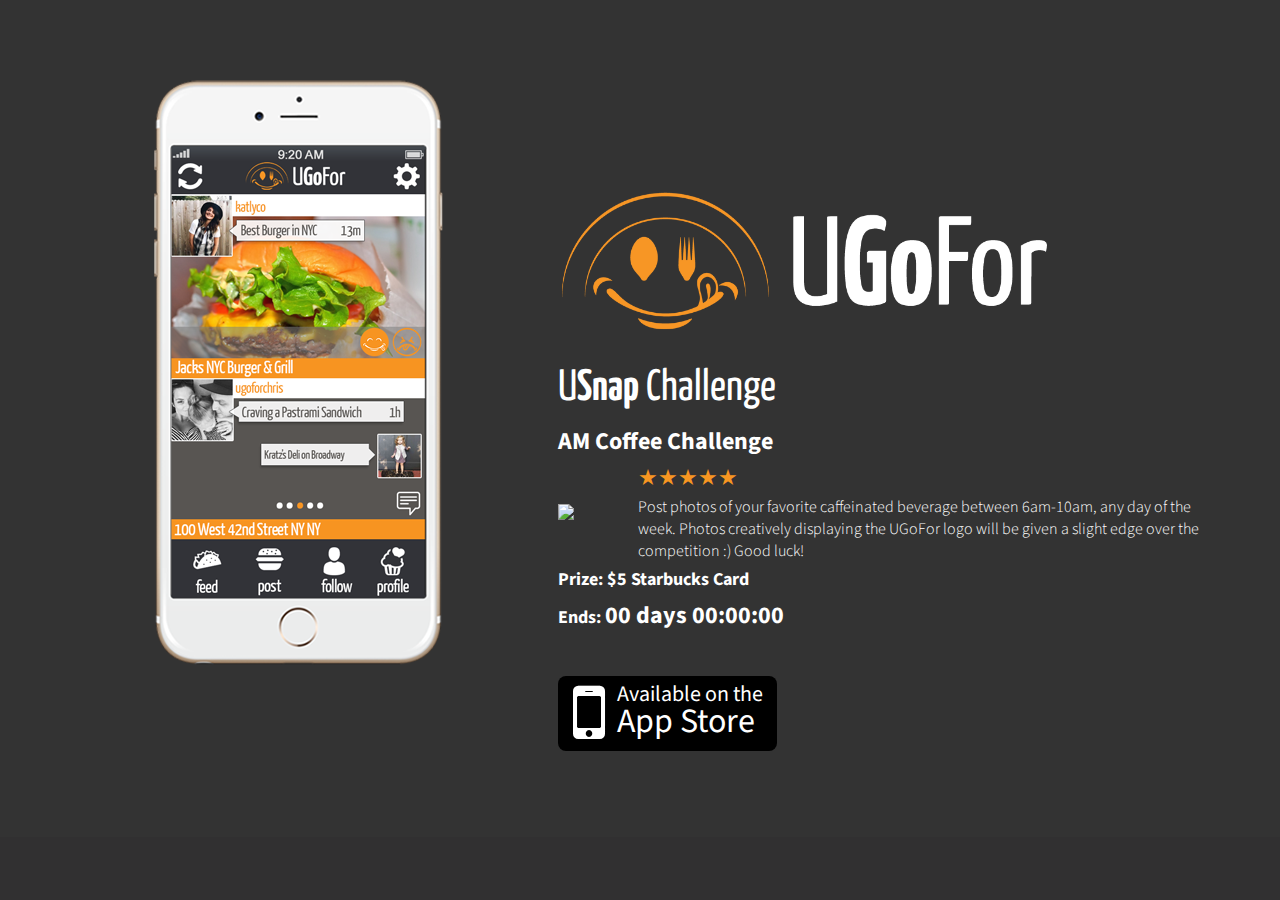
==== index.html @ 1e0810ff "Coffee challenge" ====
﻿<!DOCTYPE html>
<html lang="en">

    <head>

        <meta charset="utf-8">
        <meta http-equiv="X-UA-Compatible" content="IE=edge">
        <meta name="viewport" content="width=device-width, initial-scale=1">
        <title>UGoFor - What could UGoFor?</title>
		<meta name="description" content="UGoFor is a simple social media app focused on the foods you love and crave. ">
		<meta name="keywords" content="food, post, share, media">
        <!-- CSS -->
        <link rel="stylesheet" href="http://fonts.googleapis.com/css?family=Source+Sans+Pro:300,400,700,300italic,400italic,700italic">
        <link rel="stylesheet" href="assets/bootstrap/css/bootstrap.min.css">
        <link rel="stylesheet" href="assets/font-awesome/css/font-awesome.min.css">
        <link rel="stylesheet" href="assets/css/buttons.css">
        <link rel="stylesheet" href="assets/css/style.css">
		<link rel="stylesheet" href="assets/css/table.css">
        <link rel="stylesheet" href="assets/css/media-queries.css">
		<link href='https://fonts.googleapis.com/css?family=Yanone+Kaffeesatz:700,400' rel='stylesheet' type='text/css'>
        <!-- HTML5 Shim and Respond.js IE8 support of HTML5 elements and media queries -->
        <!-- WARNING: Respond.js doesn't work if you view the page via file:// -->
        <!--[if lt IE 9]>
            <script src="https://oss.maxcdn.com/libs/html5shiv/3.7.0/html5shiv.js"></script>
            <script src="https://oss.maxcdn.com/libs/respond.js/1.4.2/respond.min.js"></script>
        <![endif]-->

        <!-- Favicon and touch icons -->
        <!--
        <link rel="shortcut icon" href="assets/ico/favicon.png">
        <link rel="apple-touch-icon-precomposed" sizes="144x144" href="assets/ico/apple-touch-icon-144-precomposed.png">
        <link rel="apple-touch-icon-precomposed" sizes="114x114" href="assets/ico/apple-touch-icon-114-precomposed.png">
        <link rel="apple-touch-icon-precomposed" sizes="72x72" href="assets/ico/apple-touch-icon-72-precomposed.png">
        <link rel="apple-touch-icon-precomposed" href="assets/ico/apple-touch-icon-57-precomposed.png">
        -->

    </head>

    <body>
		
        <!-- Top content -->
        <div class="top-content">
            <div class="inner-bg">
                <div class="container">
                    <div class="row">
                    	<div class="col-sm-5 phone">
                        	<img src="assets/img/iphone-1.png" alt="">
                        </div>
                        <div class="col-sm-7 text">
                            <!--<h1>Teris App is now ready. <br>Go get it!</h1>-->
                            <h1><img src="assets/img/logo.png"/></h1>
                            <div class="description">
								<div class="tblContestHeader"><span style="font-weight:400;">U<span style="font-weight:700">Snap</span> Challenge</span></div>
								<table class="tblContest">
								  <tr>
									<th colspan="2">AM Coffee Challenge</th>
								  </tr>
								  <tr>
									<td rowspan="2" class="tblContestImg"><img src='assets/img/coffee.png'/></td>
									<td class="tblContestRating">&#9733;&#9733;&#9733;&#9733;&#9733;</td>
								  </tr>
								  <tr>
									<td class="tblContestDesc">
									Post photos of your favorite caffeinated beverage between 6am-10am, any day of the week. Photos creatively displaying the UGoFor logo will be given a slight edge over the competition :)
									Good luck!
									</td>
								  </tr>
								  <tr>
									<td colspan="2" class="tblContestPrize"><strong>Prize: $5 Starbucks Card</strong></td>
								  </tr>
								  <tr>
									<td colspan="2" class="tblContestEnds"><strong>Ends: </strong><span class="tblClock"></span></td>
								  </tr>
								  <!--
								  <tr>
									<td colspan="2"><hr/></td>
								  </tr>
								  <tr>
									<th colspan="2">Chicken Challenge</th>
								  </tr>
								  <tr>
									<td rowspan="2" class="tblContestImg"><img src='assets/img/chicken.png'/></td>
									<td class="tblContestRating">&#9733;&#9733;&#9733;</td>
								  </tr>
								  <tr>
									<td class="tblContestDesc">Post pictures of your favorite caffeinated beverage between 6am-9am. Post pictures of your favorite caffeinated beverage between 6am-9am.</td>
								  </tr>
								  <tr>
									<td colspan="2" class="tblContestPrize"><strong>Prize: </strong>Free Coffee Card</td>
								  </tr>
								  <tr>
									<td colspan="2" class="tblContestEnds"><strong>Ends: </strong>00:00:00</td>
								  </tr>
								  <tr>
									<td colspan="2"><hr/></td>
								  </tr>
								  <tr>
									<th colspan="2">Food Truck Challenge</th>
								  </tr>
								  <tr>
									<td rowspan="2" class="tblContestImg"><img src='assets/img/food-truck.png'/></td>
									<td class="tblContestRating">&#9733;&#9733;&#9733;</td>
								  </tr>
								  <tr>
									<td class="tblContestDesc">Post pictures of your favorite caffeinated beverage between 6am-9am. Post pictures of your favorite caffeinated beverage between 6am-9am.</td>
								  </tr>
								  <tr>
									<td colspan="2" class="tblContestPrize"><strong>Prize: </strong>Free Coffee Card</td>
								  </tr>
								  <tr>
									<td colspan="2" class="tblContestEnds"><strong>Ends: </strong>00:00:00</td>
								  </tr>	
								  -->
								</table>
                            </div>
                            <div class="top-button">
                            	<a class="button-1" href="https://itunes.apple.com/us/app/ugofor/id1086117994?ls=1&mt=8">
                            		<span class="button-1-left"><i class="fa fa-mobile"></i></span>
                            		<span class="button-1-right">
                            			<span class="button-1-right-top">Available on the</span>
                            			<span class="button-1-right-bottom">App Store</span>
                            		</span>
                            	</a>
                            </div>
                        </div>
                    </div>
                </div>
            </div>
        </div>
                
        <!-- Javascript -->
        <script src="assets/js/jquery-1.10.2.min.js"></script>
        <script src="assets/js/jquery.backstretch.min.js"></script>
        <script src="assets/js/retina-1.1.0.min.js"></script>
		<script src="assets/js/jquery.countdown.min.js"></script>
		<script type="text/javascript">
		$(function(){
			var d = new Date();
			d.setTime(1459483200*1000); // from: 04/01/2016 12:00 am -0400
			$('.tblClock').countdown(d, function(event) {
				$(this).html(event.strftime('%D days %H:%M:%S'));
			});
		});
		</script>
        <!-- <script src="assets/js/scripts.js"></script> -->

    </body>

</html>
---- assets/css/buttons.css ----
.button-1 {
	display: inline-block;
	height: 75px;
	margin: 0;
    padding: 0 0 0 15px;
    background: #000;
    font-size: 22px;
    line-height: 22px;
    color: #fff;
    text-align: left;
    -moz-border-radius: 8px;
    -webkit-border-radius: 8px;
    border-radius: 8px;
}

.button-1:hover {
	background: #000;
	background: rgba(0, 0, 0, 0.5);
	color: #fff;
}

.button-1 .button-1-left {
	float: left;
}

.button-1 .button-1-left i {
	font-size: 75px;
	vertical-align: middle;
}

.button-1 .button-1-right {
	float: left;
	width: 160px;
	margin: 7px 0 0 12px;
}

.button-1 .button-1-right .button-1-right-top, 
.button-1 .button-1-right .button-1-right-bottom {
	float: left;
	width: 100%;
	font-weight: 400;
}

.button-1 .button-1-right .button-1-right-bottom {
	font-size: 34px;
	line-height: 34px;
}


/***** Social icons *****/

.social {
	display: inline-block;
	width: 42px;
	height: 42px;
	margin: 5px;
    padding: 11px 0 0 0;
    font-size: 20px;
    line-height: 20px;
    color: #fff;
    -moz-border-radius: 4px;
    -webkit-border-radius: 4px;
    border-radius: 4px;
}
.social:hover { color: #fff; background: #888; }

.social-facebook { background: #6686b7; }
.social-twitter { background: #54c0dd; }
.social-pinterest { background: #ff5e63; }
---- assets/css/style.css ----
body {
    background-color: #313031;
    font-family: 'Source Sans Pro', sans-serif;
    font-weight: 300;
}

strong { font-weight: 700; }

a, a:hover, a:focus {
	color: #888;
	text-decoration: none;
    -o-transition: all .3s;
    -moz-transition: all .3s;
    -webkit-transition: all .3s;
    -ms-transition: all .3s;
    transition: all .3s;
}

h1, h2 {
	margin-top: 10px;
	font-size: 42px;
    font-weight: 700;
    line-height: 54px;
}

img { max-width: 75%; }

::-moz-selection { background: #b44e4a; color: #fff; text-shadow: none; }
::selection { background: #b44e4a; color: #fff; text-shadow: none; }


/***** Top content *****/

.top-content {
    margin: 0 auto;
    text-align: left;
    color: #fff;
    background-color: #333;
}

.inner-bg {
    padding: 80px 0;
}

.top-content .phone {
	text-align: center;
}

.top-content .text {
	padding-top: 100px;
}

.top-content .description {
	margin: 40px 0 10px 0;
    font-size: 22px;
    line-height: 36px;
}

.top-content .top-button {
	margin-top: 40px;
}


/***** Features *****/

.features-container {
    margin: 0 auto;
    padding-bottom: 60px;
    color: #888;
    text-align: center;
}

.features {
    margin-top: 60px;
    padding-bottom: 10px;
}

.features h2 {
    color: #333;
}

.features p {
	margin-top: 30px;
	padding: 0 120px;
    font-size: 22px;
    line-height: 36px;
}

.features-box-1 {
	margin-top: 30px;
}

.features-box-1 h3 {
	font-size: 26px;
    font-weight: 700;
    color: #333;
    line-height: 30px;
}

.features-box-1 p {
	font-size: 18px;
    line-height: 32px;
}

.features-box-1 .features-box-1-icon {
    margin: 0 auto;
    font-size: 56px;
    color: #333;
}


/***** Single feature *****/

.single-feature-container {
    margin: 0 auto;
    text-align: center;
}

.single-feature-text {
    margin-top: 60px;
    padding-bottom: 10px;
}

.single-feature-text p {
	margin-top: 30px;
	padding: 0 120px;
    font-size: 22px;
    line-height: 36px;
}

.single-feature-img {
	margin-top: 30px;
}

.single-feature-img-description {
	margin-top: 70px;
	font-size: 18px;
    line-height: 32px;
	text-align: right;
}

.single-feature-img-description p {
	margin-bottom: 30px;
}

.single-feature-bg {
	color: #fff;
}

.single-feature-no-bg {
	color: #888;
}

.single-feature-no-bg h2 {
	color: #333;
}

.single-feature-no-bg .single-feature-img-description {
	text-align: left;
}

.single-feature-no-bg .single-feature-img-description strong { color: #333; }


/***** Call to action *****/

.call-to-action-container {
    margin: 0 auto;
    padding-bottom: 60px;
    color: #888;
    text-align: center;
}

.call-to-action-text {
    margin-top: 60px;
    padding-bottom: 10px;
}

.call-to-action-text h2 {
	color: #333;
}

.call-to-action-text p {
	margin-top: 30px;
    font-size: 22px;
    line-height: 36px;
}

.call-to-action-button {
	margin-top: 40px;
}


/***** Footer *****/

footer {
	padding: 30px 0;
	background: #333;
	text-align: center;
}

.footer-copyright {
	margin: 15px 0 0 0;
	font-size: 18px;
    line-height: 32px;
    color: #fff;
}

.footer-copyright a {
	color: #fff;
	border-bottom: 1px dashed #eee;
}
.footer-copyright a:hover { border: 0; }
---- assets/css/table.css ----
th{
	font-size:24px !important;
}

.tblContestHeader{
	font-family: 'Yanone Kaffeesatz', sans-serif;
	font-size:44px;
	padding-bottom:17px;
}

.tblContest{
	
}

.tblContestImg{
	min-width:80px;
}

.tblContestRating{
	color:#F79621;	
}

.tblContestDesc{
	font-size:16px;
	line-height:2.2rem;
}

.tblContestPrize{
	font-size:18px;
}

.tblContestEnds{
	font-size:18px;
}

.tblClock{
	font-size:24px;
	font-weight:bold;
}
---- assets/css/media-queries.css ----
@media (min-width: 992px) and (max-width: 1199px) {

}

@media (min-width: 768px) and (max-width: 991px) {

	.top-content .text { padding-top: 25px; }

    .features p, .single-feature-text p { padding: 0; }
    
    .single-feature-img-description { float: none; width: auto; margin-top: 30px; text-align: center; }
    .single-feature-img { float: none; width: auto; margin-top: 50px; text-align: center; }
    
    .single-feature-no-bg { padding-bottom: 40px; }
    .single-feature-no-bg .single-feature-img-description { margin-top: 50px; text-align: center; }
    .single-feature-no-bg .single-feature-img { margin-top: 30px; }

}

@media (max-width: 767px) {
    
    .top-content .text { padding-top: 60px; text-align: center; }
	
	.tblContest {text-align: left; }
	
	.tblContestHeader {text-align: left; }

    .top-content h1, .features h2, .single-feature-text h2, .call-to-action-text h2 { font-size: 36px; padding: 0 20px; }

    .top-content .description, .features p, .single-feature-text p, .call-to-action-text p { padding: 0 20px; }
    
    .features-box-1 p { padding: 0 20px; }
    
    .single-feature-img-description { margin-top: 30px; text-align: center; }
    .single-feature-img { margin-top: 50px; text-align: center; }
    .single-feature-img-description p { padding: 0 20px; }
    
    .single-feature-no-bg { padding-bottom: 40px; }
    .single-feature-no-bg .single-feature-img-description { margin-top: 50px; text-align: center; }
    .single-feature-no-bg .single-feature-img { margin-top: 30px; }
    
    .footer-copyright, .footer-social { text-align: center; }
    .footer-copyright { padding: 0 20px; }

}
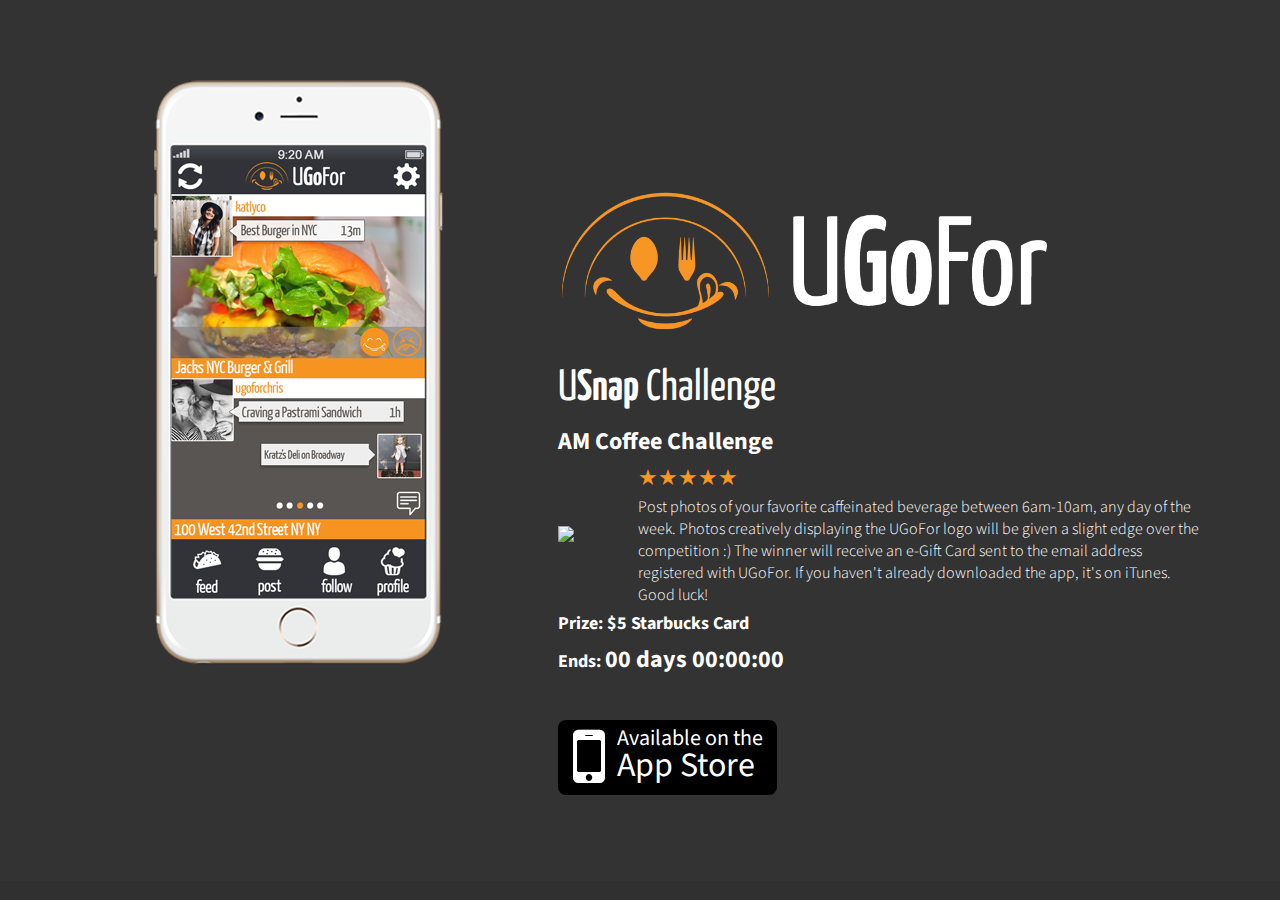
==== commit ee6a444e: "Coffee challenge" ====
--- a/index.html
+++ b/index.html
@@ -62,7 +62,7 @@
 								  <tr>
 									<td class="tblContestDesc">
 									Post photos of your favorite caffeinated beverage between 6am-10am, any day of the week. Photos creatively displaying the UGoFor logo will be given a slight edge over the competition :)
-									Good luck!
+									The winner will receive an e-Gift Card sent to the email address registered with UGoFor. If you haven't already downloaded the app, it's on iTunes. Good luck!
 									</td>
 								  </tr>
 								  <tr>
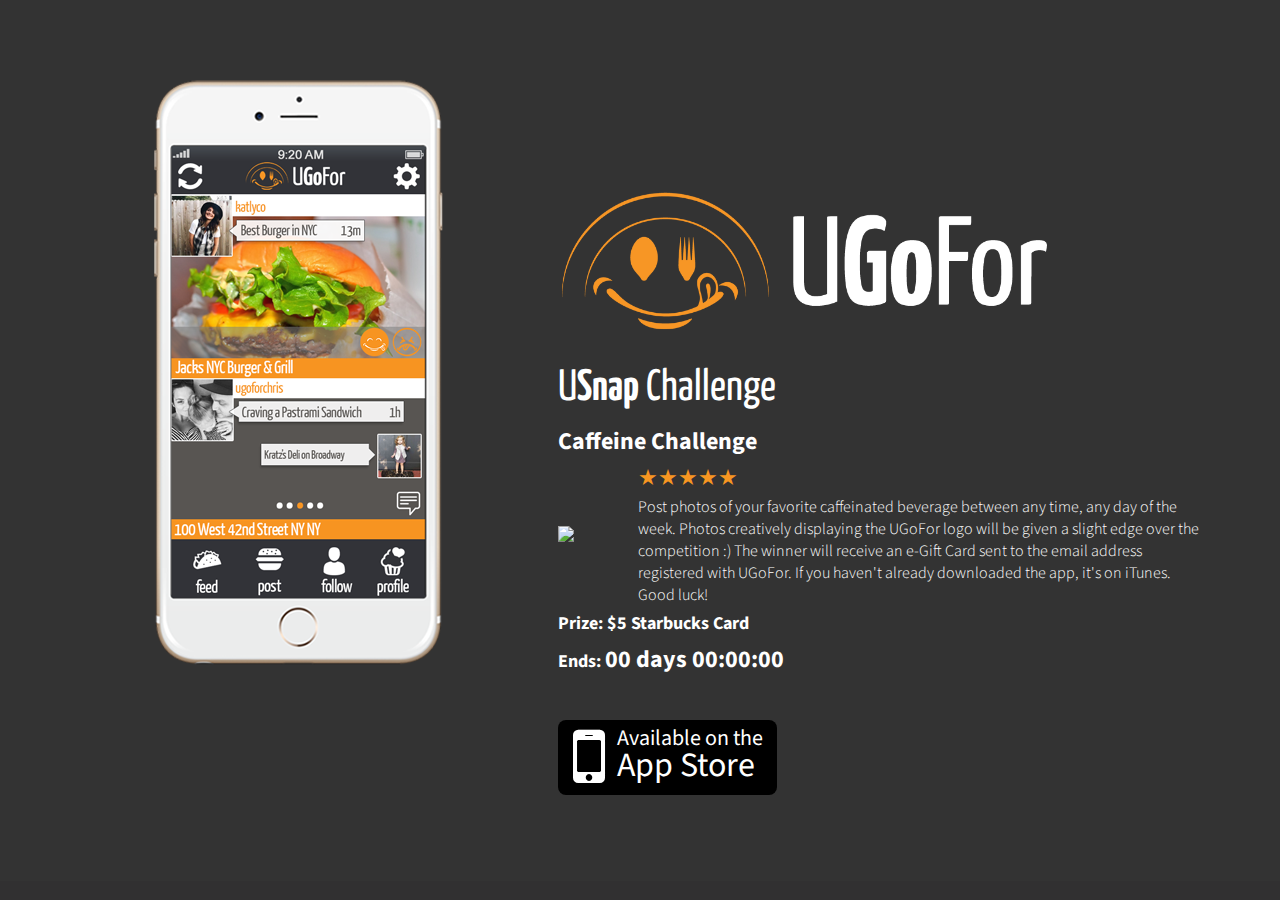
==== commit ff7c4bbf: "Update index.html" ====
--- a/index.html
+++ b/index.html
@@ -1,4 +1,4 @@
-﻿<!DOCTYPE html>
+<!DOCTYPE html>
 <html lang="en">
 
     <head>
@@ -53,7 +53,7 @@
 								<div class="tblContestHeader"><span style="font-weight:400;">U<span style="font-weight:700">Snap</span> Challenge</span></div>
 								<table class="tblContest">
 								  <tr>
-									<th colspan="2">AM Coffee Challenge</th>
+									<th colspan="2">Caffeine Challenge</th>
 								  </tr>
 								  <tr>
 									<td rowspan="2" class="tblContestImg"><img src='assets/img/coffee.png'/></td>
@@ -61,7 +61,7 @@
 								  </tr>
 								  <tr>
 									<td class="tblContestDesc">
-									Post photos of your favorite caffeinated beverage between 6am-10am, any day of the week. Photos creatively displaying the UGoFor logo will be given a slight edge over the competition :)
+									Post photos of your favorite caffeinated beverage between any time, any day of the week. Photos creatively displaying the UGoFor logo will be given a slight edge over the competition :)
 									The winner will receive an e-Gift Card sent to the email address registered with UGoFor. If you haven't already downloaded the app, it's on iTunes. Good luck!
 									</td>
 								  </tr>
@@ -136,7 +136,7 @@
 		<script type="text/javascript">
 		$(function(){
 			var d = new Date();
-			d.setTime(1459483200*1000); // from: 04/01/2016 12:00 am -0400
+			d.setTime(1459742400*1000); // from: 04/01/2016 12:00 am -0400
 			$('.tblClock').countdown(d, function(event) {
 				$(this).html(event.strftime('%D days %H:%M:%S'));
 			});
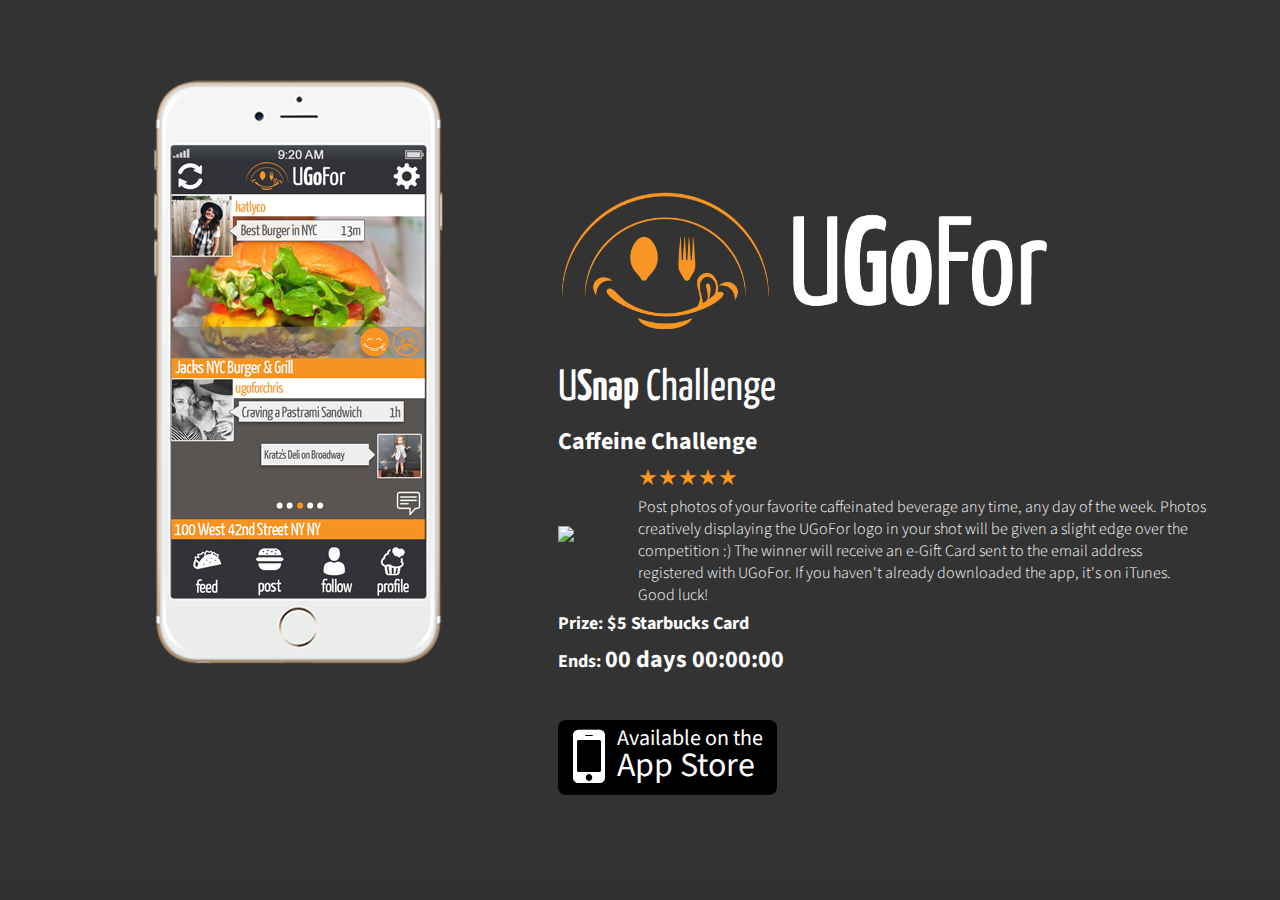
==== commit a5e49206: "Adding" ====
--- a/index.html
+++ b/index.html
@@ -61,7 +61,7 @@
 								  </tr>
 								  <tr>
 									<td class="tblContestDesc">
-									Post photos of your favorite caffeinated beverage between any time, any day of the week. Photos creatively displaying the UGoFor logo will be given a slight edge over the competition :)
+									Post photos of your favorite caffeinated beverage any time, any day of the week. Photos creatively displaying the UGoFor logo in your shot will be given a slight edge over the competition :)
 									The winner will receive an e-Gift Card sent to the email address registered with UGoFor. If you haven't already downloaded the app, it's on iTunes. Good luck!
 									</td>
 								  </tr>
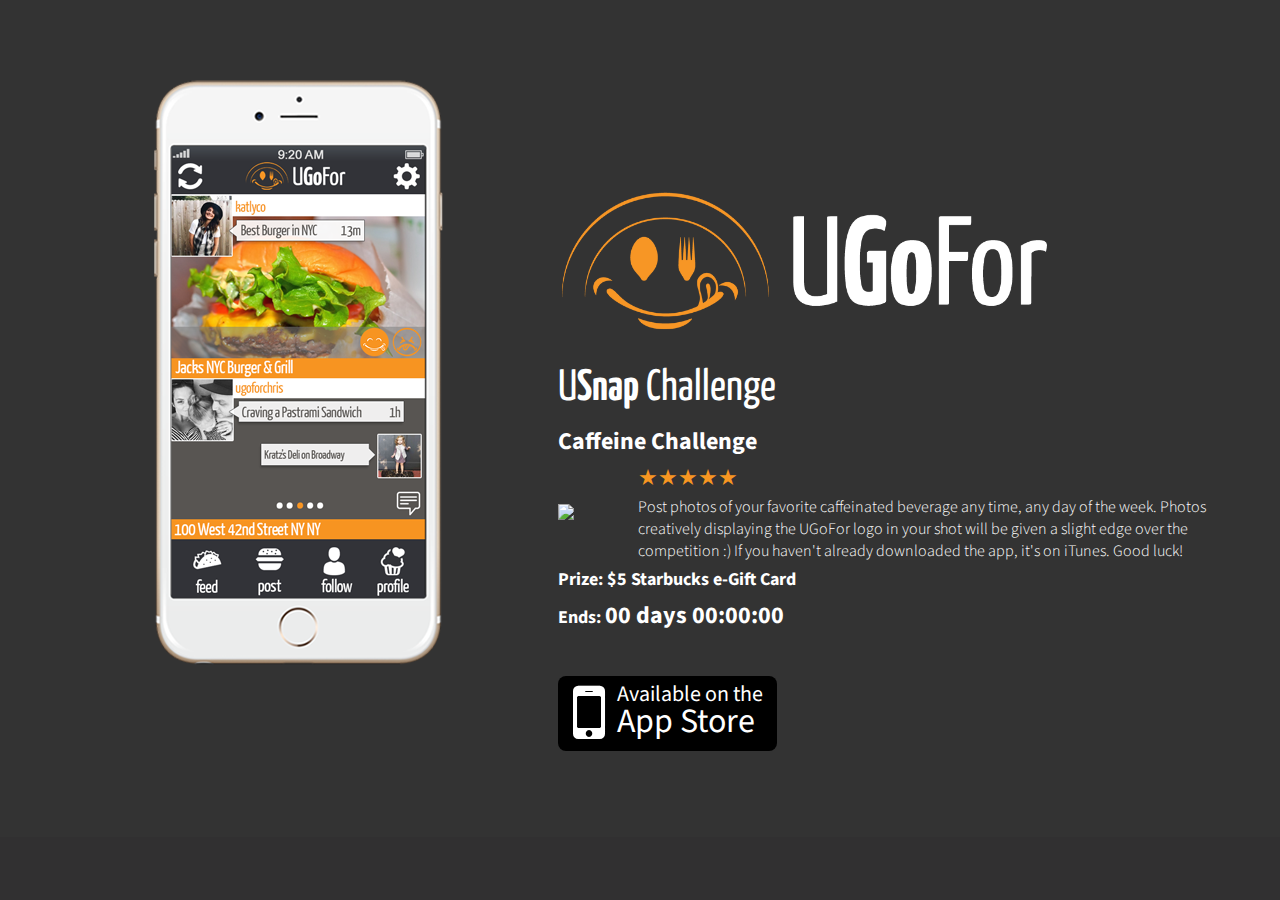
==== commit 5e608817: "Change text" ====
--- a/index.html
+++ b/index.html
@@ -62,11 +62,11 @@
 								  <tr>
 									<td class="tblContestDesc">
 									Post photos of your favorite caffeinated beverage any time, any day of the week. Photos creatively displaying the UGoFor logo in your shot will be given a slight edge over the competition :)
-									The winner will receive an e-Gift Card sent to the email address registered with UGoFor. If you haven't already downloaded the app, it's on iTunes. Good luck!
+									If you haven't already downloaded the app, it's on iTunes. Good luck!
 									</td>
 								  </tr>
 								  <tr>
-									<td colspan="2" class="tblContestPrize"><strong>Prize: $5 Starbucks Card</strong></td>
+									<td colspan="2" class="tblContestPrize"><strong>Prize: $5 Starbucks e-Gift Card</strong></td>
 								  </tr>
 								  <tr>
 									<td colspan="2" class="tblContestEnds"><strong>Ends: </strong><span class="tblClock"></span></td>
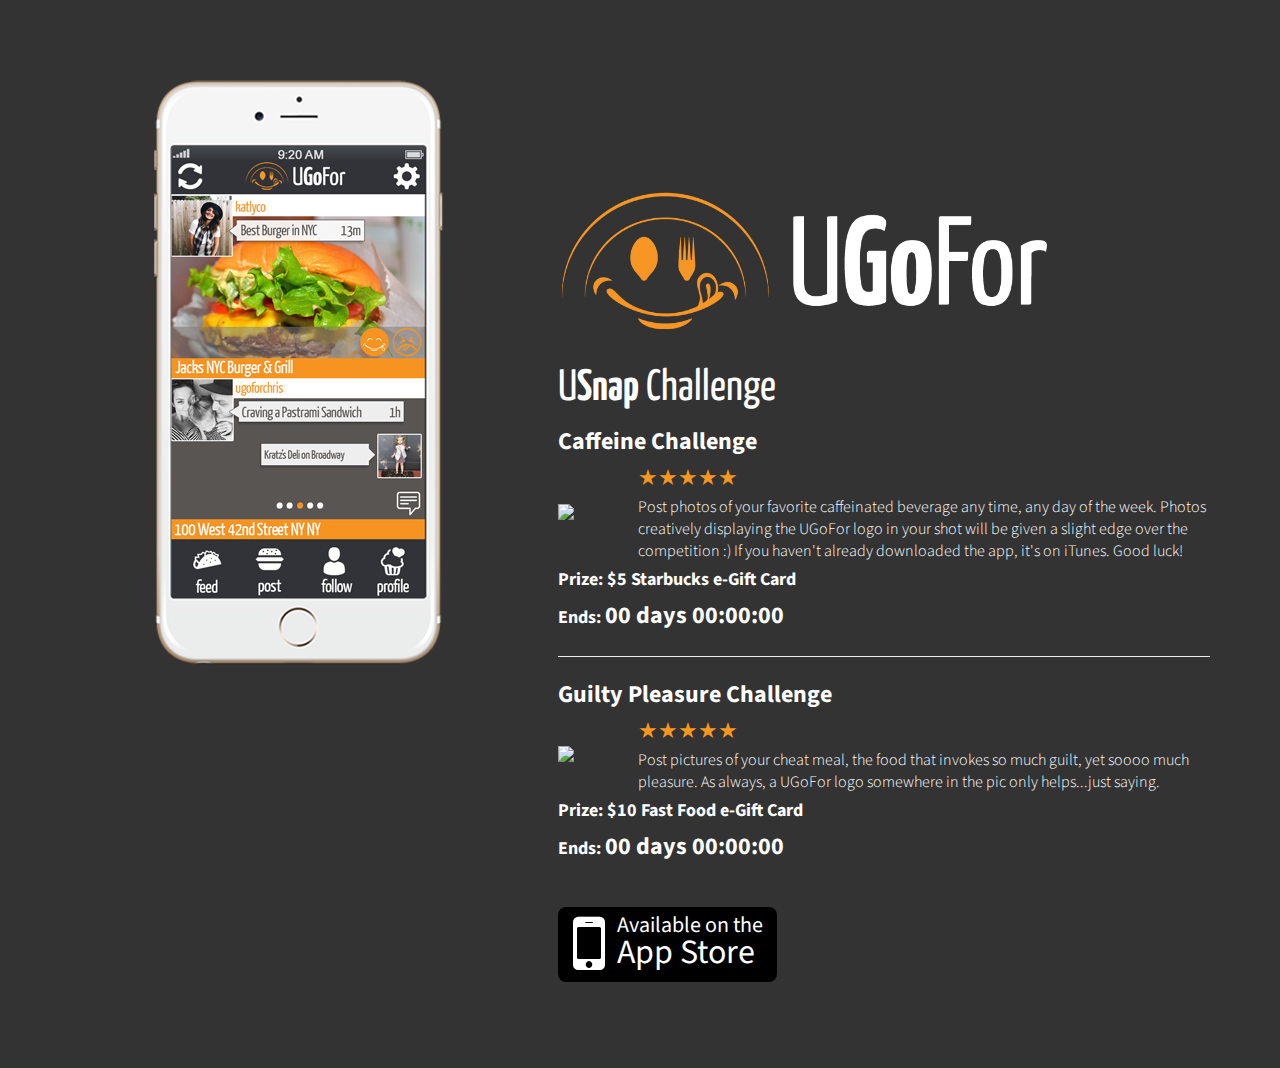
==== commit 89f1ae33: "Changing price" ====
--- a/index.html
+++ b/index.html
@@ -69,48 +69,27 @@
 									<td colspan="2" class="tblContestPrize"><strong>Prize: $5 Starbucks e-Gift Card</strong></td>
 								  </tr>
 								  <tr>
-									<td colspan="2" class="tblContestEnds"><strong>Ends: </strong><span class="tblClock"></span></td>
-								  </tr>
-								  <!--
+									<td colspan="2" class="tblContestEnds"><strong>Ends: </strong><span class="tblClock clock1"></span></td>
+								  </tr>								  
 								  <tr>
 									<td colspan="2"><hr/></td>
 								  </tr>
 								  <tr>
-									<th colspan="2">Chicken Challenge</th>
+									<th colspan="2">Guilty Pleasure Challenge</th>
 								  </tr>
 								  <tr>
-									<td rowspan="2" class="tblContestImg"><img src='assets/img/chicken.png'/></td>
-									<td class="tblContestRating">&#9733;&#9733;&#9733;</td>
+									<td rowspan="2" class="tblContestImg"><img src='assets/img/fast-food.png'/></td>
+									<td class="tblContestRating">&#9733;&#9733;&#9733;&#9733;&#9733;</td>
 								  </tr>
 								  <tr>
-									<td class="tblContestDesc">Post pictures of your favorite caffeinated beverage between 6am-9am. Post pictures of your favorite caffeinated beverage between 6am-9am.</td>
+									<td class="tblContestDesc">Post pictures of your cheat meal, the food that invokes so much guilt, yet soooo much pleasure. As always, a UGoFor logo somewhere in the pic only helps...just saying.</td>
 								  </tr>
 								  <tr>
-									<td colspan="2" class="tblContestPrize"><strong>Prize: </strong>Free Coffee Card</td>
+									<td colspan="2" class="tblContestPrize"><strong>Prize: $10 Fast Food e-Gift Card</strong></td>
 								  </tr>
 								  <tr>
-									<td colspan="2" class="tblContestEnds"><strong>Ends: </strong>00:00:00</td>
-								  </tr>
-								  <tr>
-									<td colspan="2"><hr/></td>
-								  </tr>
-								  <tr>
-									<th colspan="2">Food Truck Challenge</th>
-								  </tr>
-								  <tr>
-									<td rowspan="2" class="tblContestImg"><img src='assets/img/food-truck.png'/></td>
-									<td class="tblContestRating">&#9733;&#9733;&#9733;</td>
-								  </tr>
-								  <tr>
-									<td class="tblContestDesc">Post pictures of your favorite caffeinated beverage between 6am-9am. Post pictures of your favorite caffeinated beverage between 6am-9am.</td>
-								  </tr>
-								  <tr>
-									<td colspan="2" class="tblContestPrize"><strong>Prize: </strong>Free Coffee Card</td>
-								  </tr>
-								  <tr>
-									<td colspan="2" class="tblContestEnds"><strong>Ends: </strong>00:00:00</td>
-								  </tr>	
-								  -->
+									<td colspan="2" class="tblContestEnds"><strong>Ends: </strong><span class="tblClock clock2"></span></td>
+								  </tr>								  
 								</table>
                             </div>
                             <div class="top-button">
@@ -129,6 +108,7 @@
         </div>
                 
         <!-- Javascript -->
+		<!-- http://www.dwuser.com/education/content/easy-javascript-jquery-countdown-clock-builder/ -->
         <script src="assets/js/jquery-1.10.2.min.js"></script>
         <script src="assets/js/jquery.backstretch.min.js"></script>
         <script src="assets/js/retina-1.1.0.min.js"></script>
@@ -137,7 +117,13 @@
 		$(function(){
 			var d = new Date();
 			d.setTime(1459742400*1000); // from: 04/01/2016 12:00 am -0400
-			$('.tblClock').countdown(d, function(event) {
+			$('.clock1').countdown(d, function(event) {
+				$(this).html(event.strftime('%D days %H:%M:%S'));
+			});
+			
+			var e = new Date();
+			e.setTime(1459928800*1000); // from: 04/01/2016 12:00 am -0400
+			$('.clock2').countdown(e, function(event) {
 				$(this).html(event.strftime('%D days %H:%M:%S'));
 			});
 		});
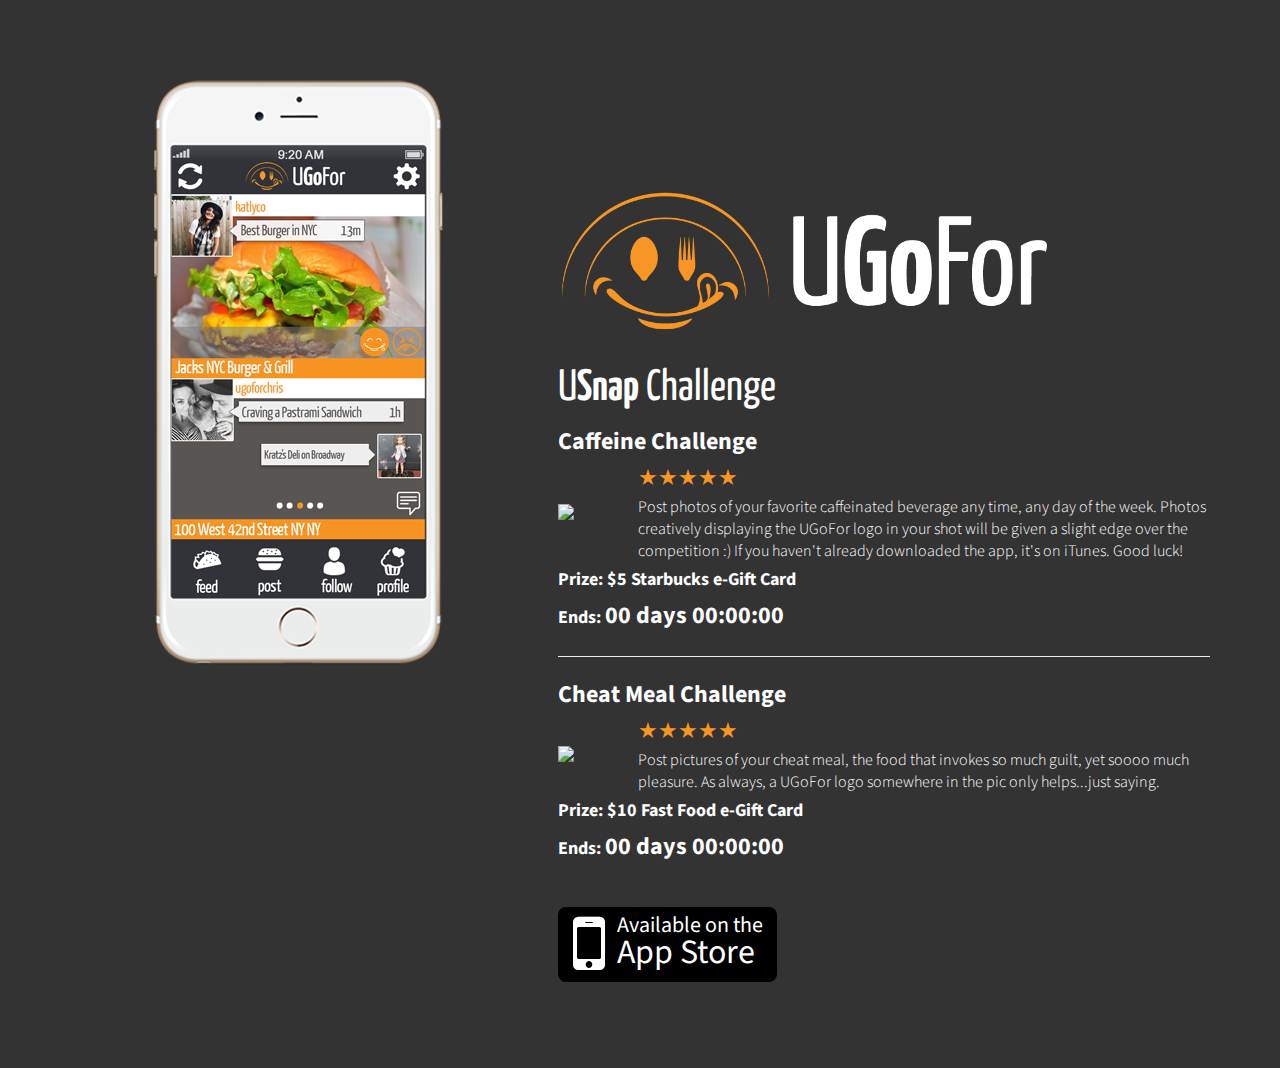
==== commit 8f140bda: "CHanging text" ====
--- a/index.html
+++ b/index.html
@@ -75,7 +75,7 @@
 									<td colspan="2"><hr/></td>
 								  </tr>
 								  <tr>
-									<th colspan="2">Guilty Pleasure Challenge</th>
+									<th colspan="2">Cheat Meal Challenge</th>
 								  </tr>
 								  <tr>
 									<td rowspan="2" class="tblContestImg"><img src='assets/img/fast-food.png'/></td>
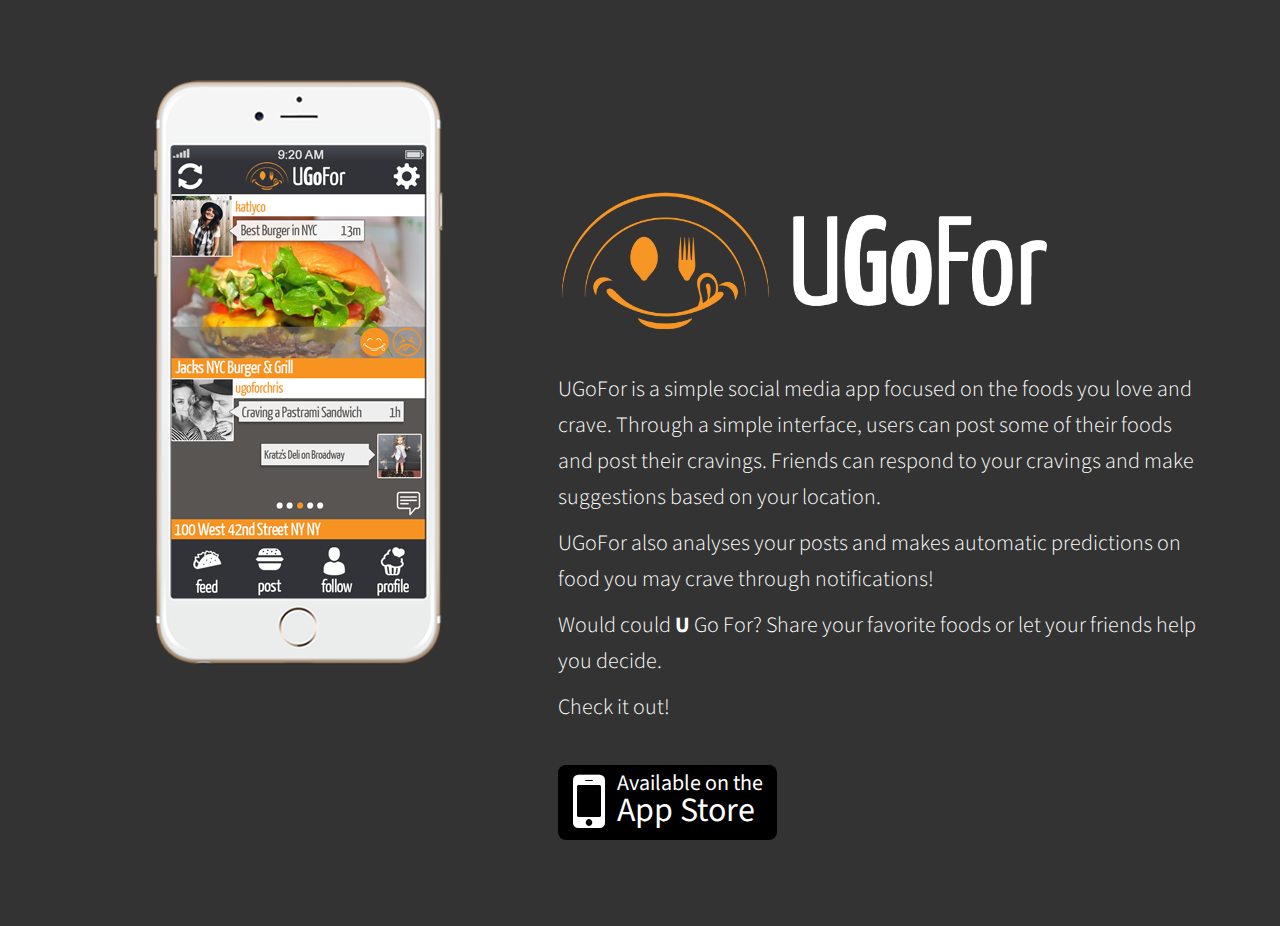
==== commit 068ca09b: "Renaming index" ====
--- a/index.html
+++ b/index.html
@@ -1,3 +1,4 @@
+﻿
 <!DOCTYPE html>
 <html lang="en">
 
@@ -15,9 +16,8 @@
         <link rel="stylesheet" href="assets/font-awesome/css/font-awesome.min.css">
         <link rel="stylesheet" href="assets/css/buttons.css">
         <link rel="stylesheet" href="assets/css/style.css">
-		<link rel="stylesheet" href="assets/css/table.css">
         <link rel="stylesheet" href="assets/css/media-queries.css">
-		<link href='https://fonts.googleapis.com/css?family=Yanone+Kaffeesatz:700,400' rel='stylesheet' type='text/css'>
+
         <!-- HTML5 Shim and Respond.js IE8 support of HTML5 elements and media queries -->
         <!-- WARNING: Respond.js doesn't work if you view the page via file:// -->
         <!--[if lt IE 9]>
@@ -50,47 +50,14 @@
                             <!--<h1>Teris App is now ready. <br>Go get it!</h1>-->
                             <h1><img src="assets/img/logo.png"/></h1>
                             <div class="description">
-								<div class="tblContestHeader"><span style="font-weight:400;">U<span style="font-weight:700">Snap</span> Challenge</span></div>
-								<table class="tblContest">
-								  <tr>
-									<th colspan="2">Caffeine Challenge</th>
-								  </tr>
-								  <tr>
-									<td rowspan="2" class="tblContestImg"><img src='assets/img/coffee.png'/></td>
-									<td class="tblContestRating">&#9733;&#9733;&#9733;&#9733;&#9733;</td>
-								  </tr>
-								  <tr>
-									<td class="tblContestDesc">
-									Post photos of your favorite caffeinated beverage any time, any day of the week. Photos creatively displaying the UGoFor logo in your shot will be given a slight edge over the competition :)
-									If you haven't already downloaded the app, it's on iTunes. Good luck!
-									</td>
-								  </tr>
-								  <tr>
-									<td colspan="2" class="tblContestPrize"><strong>Prize: $5 Starbucks e-Gift Card</strong></td>
-								  </tr>
-								  <tr>
-									<td colspan="2" class="tblContestEnds"><strong>Ends: </strong><span class="tblClock clock1"></span></td>
-								  </tr>								  
-								  <tr>
-									<td colspan="2"><hr/></td>
-								  </tr>
-								  <tr>
-									<th colspan="2">Cheat Meal Challenge</th>
-								  </tr>
-								  <tr>
-									<td rowspan="2" class="tblContestImg"><img src='assets/img/fast-food.png'/></td>
-									<td class="tblContestRating">&#9733;&#9733;&#9733;&#9733;&#9733;</td>
-								  </tr>
-								  <tr>
-									<td class="tblContestDesc">Post pictures of your cheat meal, the food that invokes so much guilt, yet soooo much pleasure. As always, a UGoFor logo somewhere in the pic only helps...just saying.</td>
-								  </tr>
-								  <tr>
-									<td colspan="2" class="tblContestPrize"><strong>Prize: $10 Fast Food e-Gift Card</strong></td>
-								  </tr>
-								  <tr>
-									<td colspan="2" class="tblContestEnds"><strong>Ends: </strong><span class="tblClock clock2"></span></td>
-								  </tr>								  
-								</table>
+								<p>UGoFor is a simple social media app focused on the foods you love and crave. Through a simple interface, users can post some of their foods and post their cravings. 
+								Friends can respond to your cravings and make suggestions based on your location.<p>
+
+								<p>UGoFor also analyses your posts and makes automatic predictions on food you may crave through notifications!</p>
+
+								<p>Would could <strong>U</strong> Go For? Share your favorite foods or let your friends help you decide. </p>
+
+								Check it out!
                             </div>
                             <div class="top-button">
                             	<a class="button-1" href="https://itunes.apple.com/us/app/ugofor/id1086117994?ls=1&mt=8">
@@ -108,26 +75,9 @@
         </div>
                 
         <!-- Javascript -->
-		<!-- http://www.dwuser.com/education/content/easy-javascript-jquery-countdown-clock-builder/ -->
         <script src="assets/js/jquery-1.10.2.min.js"></script>
         <script src="assets/js/jquery.backstretch.min.js"></script>
         <script src="assets/js/retina-1.1.0.min.js"></script>
-		<script src="assets/js/jquery.countdown.min.js"></script>
-		<script type="text/javascript">
-		$(function(){
-			var d = new Date();
-			d.setTime(1459742400*1000); // from: 04/01/2016 12:00 am -0400
-			$('.clock1').countdown(d, function(event) {
-				$(this).html(event.strftime('%D days %H:%M:%S'));
-			});
-			
-			var e = new Date();
-			e.setTime(1459928800*1000); // from: 04/01/2016 12:00 am -0400
-			$('.clock2').countdown(e, function(event) {
-				$(this).html(event.strftime('%D days %H:%M:%S'));
-			});
-		});
-		</script>
         <!-- <script src="assets/js/scripts.js"></script> -->
 
     </body>
